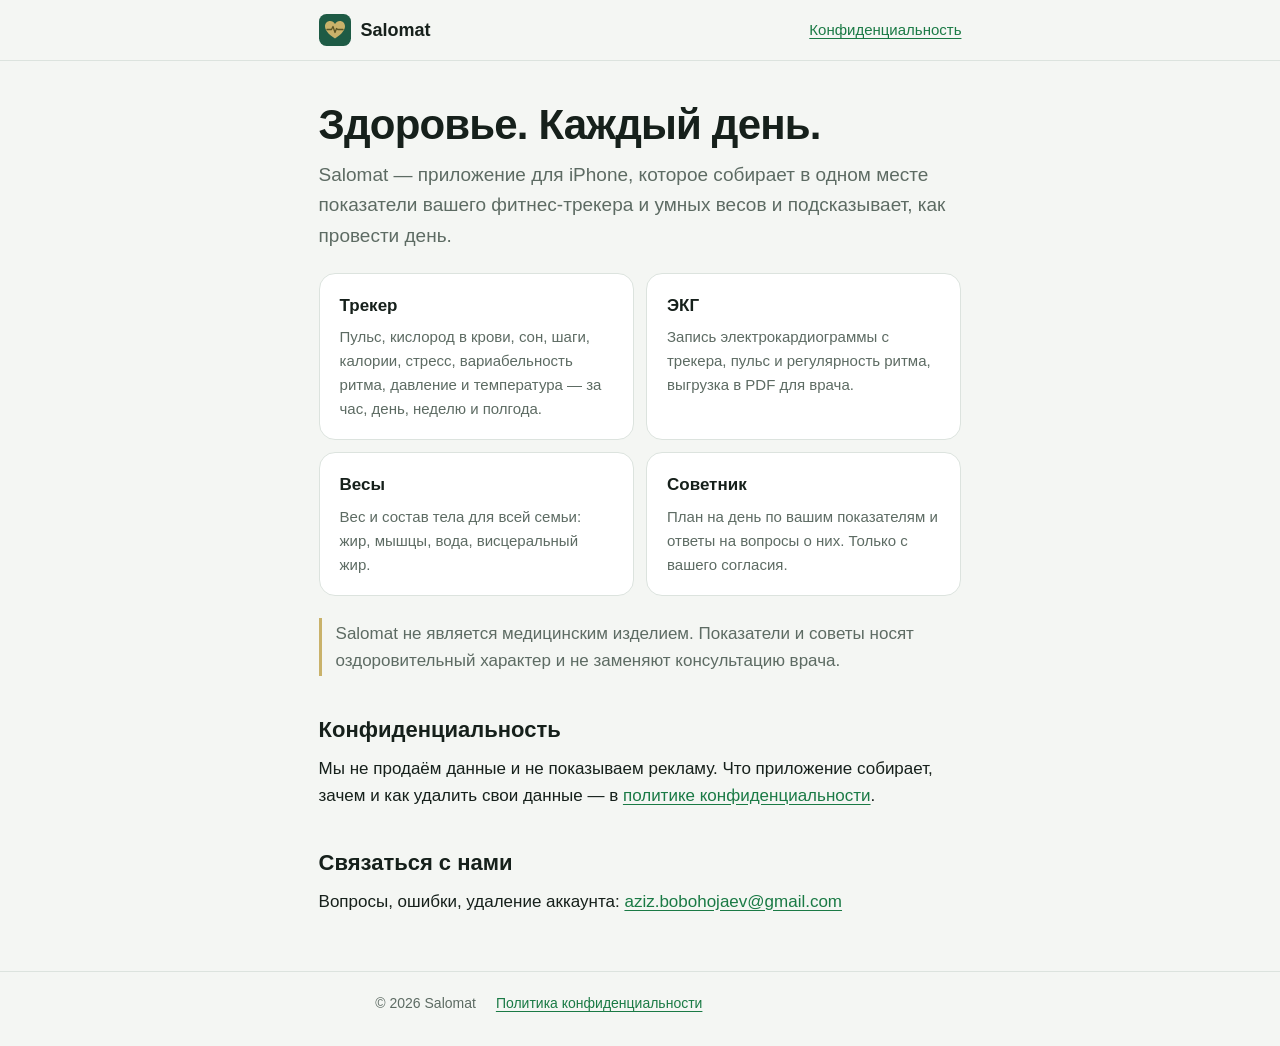
==== index.html @ fc69db9e "Salomat: home page and privacy policy" ====
<!doctype html>
<html lang="ru">
<head>
<meta charset="utf-8">
<meta name="viewport" content="width=device-width,initial-scale=1">
<title>Salomat — здоровье каждый день</title>
<meta name="description" content="Salomat — приложение для iPhone: показатели фитнес-трекера, сон, ЭКГ, вес и состав тела, план дня от советника.">
<link rel="icon" href="data:image/svg+xml,%3Csvg xmlns='http://www.w3.org/2000/svg' viewBox='0 0 64 64'%3E%3Crect width='64' height='64' rx='15' fill='%231E5B45'/%3E%3Cpath d='M32 49 C18 40 12 32 12 24.5 C12 18.5 16.6 14 22.2 14 C26.4 14 29.8 16.4 32 20 C34.2 16.4 37.6 14 41.8 14 C47.4 14 52 18.5 52 24.5 C52 32 46 40 32 49 Z' fill='%23C9B26A'/%3E%3C/svg%3E">
<link rel="stylesheet" href="style.css">
</head>
<body>
<header class="site"><div class="wrap">
  <a class="brand" href="./"><svg class="mark" viewBox="0 0 64 64" aria-hidden="true"><rect width="64" height="64" rx="15" fill="#1E5B45"/><path d="M32 49 C18 40 12 32 12 24.5 C12 18.5 16.6 14 22.2 14 C26.4 14 29.8 16.4 32 20 C34.2 16.4 37.6 14 41.8 14 C47.4 14 52 18.5 52 24.5 C52 32 46 40 32 49 Z" fill="#C9B26A"/><path d="M16 31 H25 L28 25 L32 37 L35 29 L37.5 31 H48" fill="none" stroke="#5C5626" stroke-width="2.6" stroke-linecap="round" stroke-linejoin="round"/></svg>Salomat</a>
  <nav><a href="privacy/">Конфиденциальность</a></nav>
</div></header>

<main class="wrap">
  <h1>Здоровье. Каждый день.</h1>
  <p class="lede">Salomat — приложение для iPhone, которое собирает в одном месте показатели вашего фитнес-трекера и умных весов и подсказывает, как провести день.</p>

  <div class="grid">
    <div class="card"><h3>Трекер</h3><p>Пульс, кислород в крови, сон, шаги, калории, стресс, вариабельность ритма, давление и температура — за час, день, неделю и полгода.</p></div>
    <div class="card"><h3>ЭКГ</h3><p>Запись электрокардиограммы с трекера, пульс и регулярность ритма, выгрузка в PDF для врача.</p></div>
    <div class="card"><h3>Весы</h3><p>Вес и состав тела для всей семьи: жир, мышцы, вода, висцеральный жир.</p></div>
    <div class="card"><h3>Советник</h3><p>План на день по вашим показателям и ответы на вопросы о них. Только с вашего согласия.</p></div>
  </div>

  <p class="note">Salomat не является медицинским изделием. Показатели и советы носят оздоровительный характер и не заменяют консультацию врача.</p>

  <h2>Конфиденциальность</h2>
  <p>Мы не продаём данные и не показываем рекламу. Что приложение собирает, зачем и как удалить свои данные — в <a href="privacy/">политике конфиденциальности</a>.</p>

  <h2>Связаться с нами</h2>
  <p>Вопросы, ошибки, удаление аккаунта: <a href="mailto:aziz.bobohojaev@gmail.com">aziz.bobohojaev@gmail.com</a></p>
</main>

<footer><div class="wrap"><span>© 2026 Salomat</span><a href="privacy/">Политика конфиденциальности</a></div></footer>
</body>
</html>
---- style.css ----
:root{
  --bg:#F4F6F3;--surface:#FFFFFF;--ink:#16201B;--mute:#5D6B63;--line:#DCE3DE;
  --nephrite:#1E5B45;--gold:#C9B26A;--green:#1F9E50;--link:#1A7A45;
  --measure:68ch;
}
@media (prefers-color-scheme:dark){
  :root:not([data-theme="light"]){
    --bg:#0E1311;--surface:#151C19;--ink:#E7EEEA;--mute:#93A39A;--line:#25302B;
    --nephrite:#2A7A5C;--gold:#D4BF7E;--green:#2BC263;--link:#5FD08D;
  }
}
:root[data-theme="dark"]{
  --bg:#0E1311;--surface:#151C19;--ink:#E7EEEA;--mute:#93A39A;--line:#25302B;
  --nephrite:#2A7A5C;--gold:#D4BF7E;--green:#2BC263;--link:#5FD08D;
}
*{box-sizing:border-box}
html{-webkit-text-size-adjust:100%}
body{margin:0;background:var(--bg);color:var(--ink);font:17px/1.6 -apple-system,BlinkMacSystemFont,"SF Pro Text","Segoe UI",Roboto,"Helvetica Neue",Arial,sans-serif}
a{color:var(--link);text-underline-offset:3px}
a:focus-visible{outline:2px solid var(--green);outline-offset:2px;border-radius:4px}
.wrap{max-width:calc(var(--measure) + 32px);margin:0 auto;padding:0 16px}
header.site{border-bottom:1px solid var(--line)}
header.site .wrap{display:flex;align-items:center;gap:12px;padding-top:14px;padding-bottom:14px}
header.site a.brand{display:flex;align-items:center;gap:10px;color:var(--ink);text-decoration:none;font-weight:700;font-size:18px}
header.site nav{margin-left:auto;display:flex;gap:16px;font-size:15px}
.mark{width:32px;height:32px;flex:none}
h1{overflow-wrap:break-word;font-size:clamp(28px,6vw,42px);line-height:1.12;letter-spacing:-.02em;margin:40px 0 12px;text-wrap:balance}
h2{font-size:22px;line-height:1.3;margin:40px 0 10px;text-wrap:balance}
h3{font-size:17px;margin:24px 0 6px}
p,ul{margin:0 0 14px}
ul{padding-left:22px}
li{margin:4px 0}
.lede{font-size:19px;color:var(--mute);max-width:60ch}
.meta{color:var(--mute);font-size:14px}
.card{background:var(--surface);border:1px solid var(--line);border-radius:16px;padding:18px 20px;margin:18px 0}
.grid{display:grid;grid-template-columns:repeat(auto-fit,minmax(260px,1fr));gap:12px;margin:22px 0}
.grid .card{margin:0}
.grid h3{margin-top:0}
.grid p{color:var(--mute);font-size:15px;margin:0}
.note{border-left:3px solid var(--gold);padding:2px 0 2px 14px;color:var(--mute)}
.toc{columns:2 220px;font-size:15px;padding-left:20px}
footer{border-top:1px solid var(--line);margin-top:56px}
footer .wrap{padding-top:20px;padding-bottom:32px;color:var(--mute);font-size:14px;display:flex;flex-wrap:wrap;gap:8px 20px}
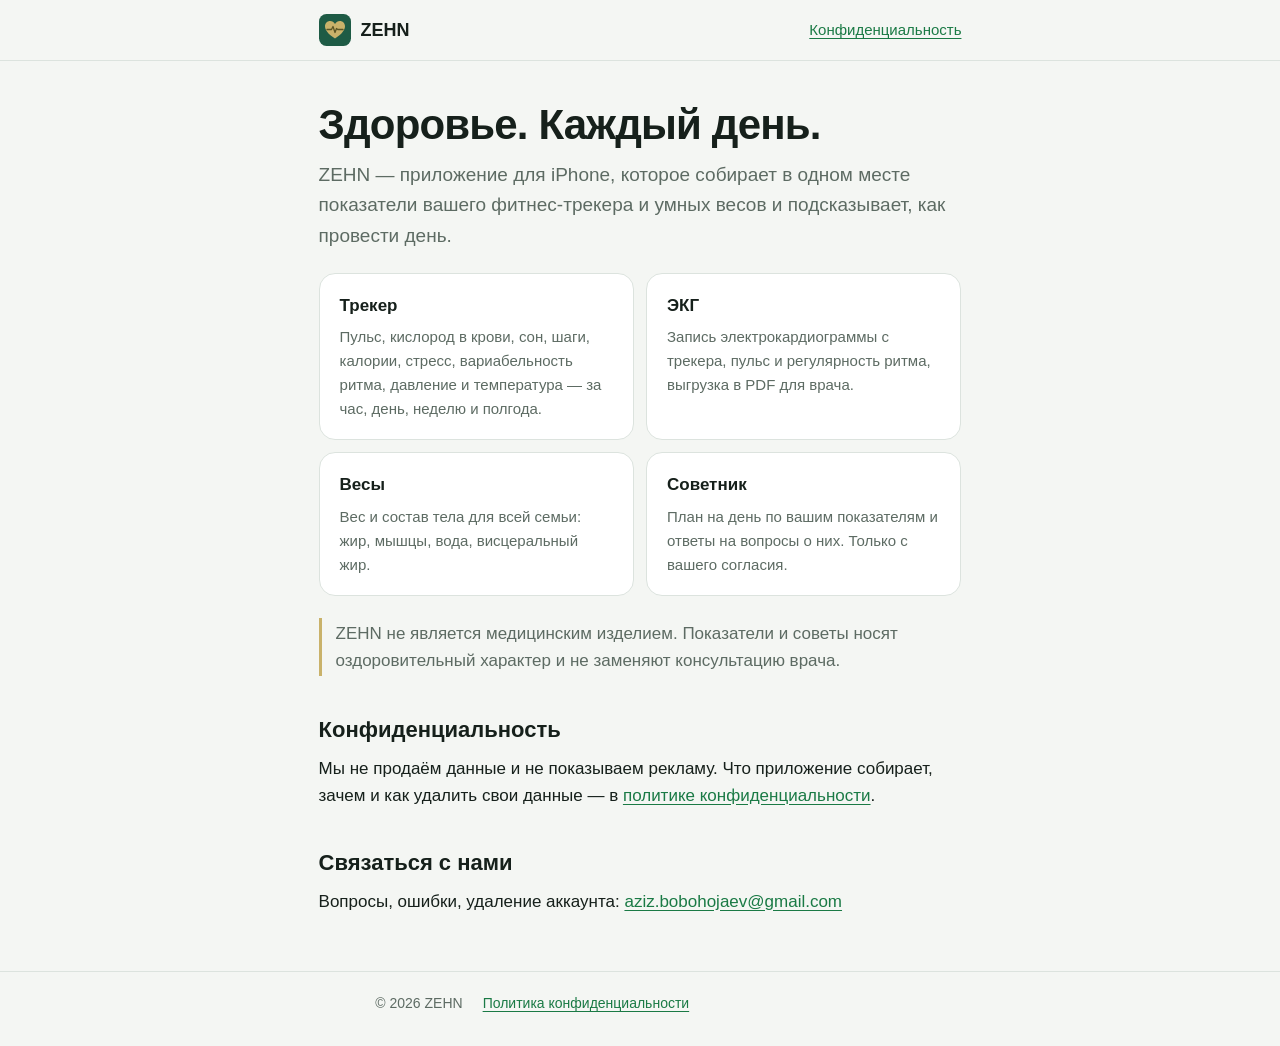
==== commit 289ff583: "ZEHN: the app's new name on the home page and in the privacy policy Co-Authored-By: Claude Opus 5.5 " ====
--- a/index.html
+++ b/index.html
@@ -3,20 +3,20 @@
 <head>
 <meta charset="utf-8">
 <meta name="viewport" content="width=device-width,initial-scale=1">
-<title>Salomat — здоровье каждый день</title>
-<meta name="description" content="Salomat — приложение для iPhone: показатели фитнес-трекера, сон, ЭКГ, вес и состав тела, план дня от советника.">
+<title>ZEHN — здоровье каждый день</title>
+<meta name="description" content="ZEHN — приложение для iPhone: показатели фитнес-трекера, сон, ЭКГ, вес и состав тела, план дня от советника.">
 <link rel="icon" href="data:image/svg+xml,%3Csvg xmlns='http://www.w3.org/2000/svg' viewBox='0 0 64 64'%3E%3Crect width='64' height='64' rx='15' fill='%231E5B45'/%3E%3Cpath d='M32 49 C18 40 12 32 12 24.5 C12 18.5 16.6 14 22.2 14 C26.4 14 29.8 16.4 32 20 C34.2 16.4 37.6 14 41.8 14 C47.4 14 52 18.5 52 24.5 C52 32 46 40 32 49 Z' fill='%23C9B26A'/%3E%3C/svg%3E">
 <link rel="stylesheet" href="style.css">
 </head>
 <body>
 <header class="site"><div class="wrap">
-  <a class="brand" href="./"><svg class="mark" viewBox="0 0 64 64" aria-hidden="true"><rect width="64" height="64" rx="15" fill="#1E5B45"/><path d="M32 49 C18 40 12 32 12 24.5 C12 18.5 16.6 14 22.2 14 C26.4 14 29.8 16.4 32 20 C34.2 16.4 37.6 14 41.8 14 C47.4 14 52 18.5 52 24.5 C52 32 46 40 32 49 Z" fill="#C9B26A"/><path d="M16 31 H25 L28 25 L32 37 L35 29 L37.5 31 H48" fill="none" stroke="#5C5626" stroke-width="2.6" stroke-linecap="round" stroke-linejoin="round"/></svg>Salomat</a>
+  <a class="brand" href="./"><svg class="mark" viewBox="0 0 64 64" aria-hidden="true"><rect width="64" height="64" rx="15" fill="#1E5B45"/><path d="M32 49 C18 40 12 32 12 24.5 C12 18.5 16.6 14 22.2 14 C26.4 14 29.8 16.4 32 20 C34.2 16.4 37.6 14 41.8 14 C47.4 14 52 18.5 52 24.5 C52 32 46 40 32 49 Z" fill="#C9B26A"/><path d="M16 31 H25 L28 25 L32 37 L35 29 L37.5 31 H48" fill="none" stroke="#5C5626" stroke-width="2.6" stroke-linecap="round" stroke-linejoin="round"/></svg>ZEHN</a>
   <nav><a href="privacy/">Конфиденциальность</a></nav>
 </div></header>
 
 <main class="wrap">
   <h1>Здоровье. Каждый день.</h1>
-  <p class="lede">Salomat — приложение для iPhone, которое собирает в одном месте показатели вашего фитнес-трекера и умных весов и подсказывает, как провести день.</p>
+  <p class="lede">ZEHN — приложение для iPhone, которое собирает в одном месте показатели вашего фитнес-трекера и умных весов и подсказывает, как провести день.</p>
 
   <div class="grid">
     <div class="card"><h3>Трекер</h3><p>Пульс, кислород в крови, сон, шаги, калории, стресс, вариабельность ритма, давление и температура — за час, день, неделю и полгода.</p></div>
@@ -25,7 +25,7 @@
     <div class="card"><h3>Советник</h3><p>План на день по вашим показателям и ответы на вопросы о них. Только с вашего согласия.</p></div>
   </div>
 
-  <p class="note">Salomat не является медицинским изделием. Показатели и советы носят оздоровительный характер и не заменяют консультацию врача.</p>
+  <p class="note">ZEHN не является медицинским изделием. Показатели и советы носят оздоровительный характер и не заменяют консультацию врача.</p>
 
   <h2>Конфиденциальность</h2>
   <p>Мы не продаём данные и не показываем рекламу. Что приложение собирает, зачем и как удалить свои данные — в <a href="privacy/">политике конфиденциальности</a>.</p>
@@ -34,6 +34,6 @@
   <p>Вопросы, ошибки, удаление аккаунта: <a href="mailto:aziz.bobohojaev@gmail.com">aziz.bobohojaev@gmail.com</a></p>
 </main>
 
-<footer><div class="wrap"><span>© 2026 Salomat</span><a href="privacy/">Политика конфиденциальности</a></div></footer>
+<footer><div class="wrap"><span>© 2026 ZEHN</span><a href="privacy/">Политика конфиденциальности</a></div></footer>
 </body>
 </html>
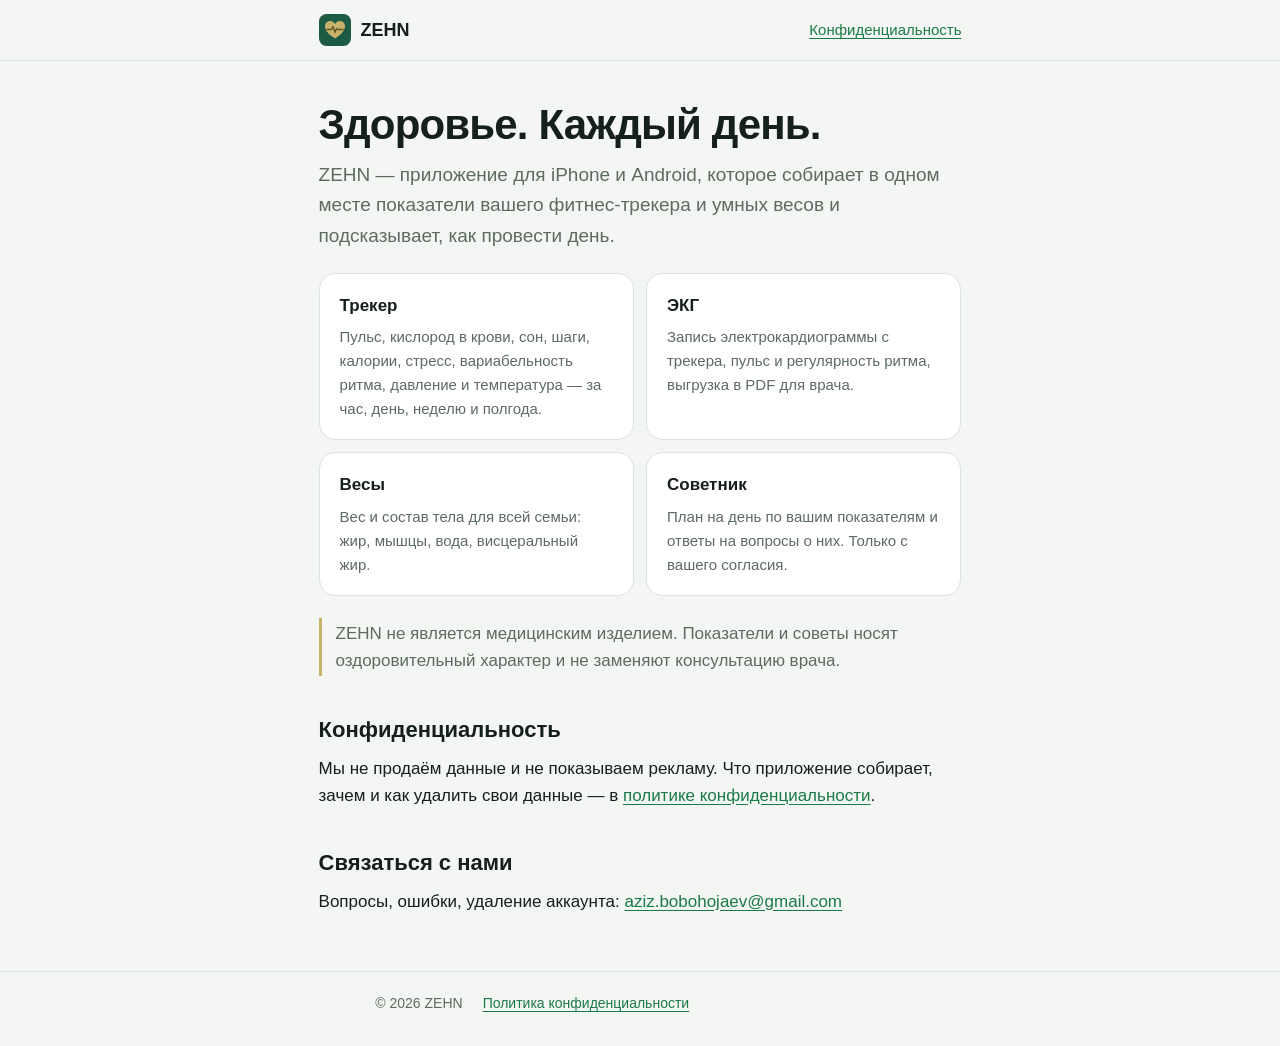
==== commit 4f701c0c: "Privacy policy for iPhone and Android: Health Connect, push notifications (APNs / FCM), Android perm" ====
--- a/index.html
+++ b/index.html
@@ -4,7 +4,7 @@
 <meta charset="utf-8">
 <meta name="viewport" content="width=device-width,initial-scale=1">
 <title>ZEHN — здоровье каждый день</title>
-<meta name="description" content="ZEHN — приложение для iPhone: показатели фитнес-трекера, сон, ЭКГ, вес и состав тела, план дня от советника.">
+<meta name="description" content="ZEHN — приложение для iPhone и Android: показатели фитнес-трекера, сон, ЭКГ, вес и состав тела, план дня от советника.">
 <link rel="icon" href="data:image/svg+xml,%3Csvg xmlns='http://www.w3.org/2000/svg' viewBox='0 0 64 64'%3E%3Crect width='64' height='64' rx='15' fill='%231E5B45'/%3E%3Cpath d='M32 49 C18 40 12 32 12 24.5 C12 18.5 16.6 14 22.2 14 C26.4 14 29.8 16.4 32 20 C34.2 16.4 37.6 14 41.8 14 C47.4 14 52 18.5 52 24.5 C52 32 46 40 32 49 Z' fill='%23C9B26A'/%3E%3C/svg%3E">
 <link rel="stylesheet" href="style.css">
 </head>
@@ -16,7 +16,7 @@
 
 <main class="wrap">
   <h1>Здоровье. Каждый день.</h1>
-  <p class="lede">ZEHN — приложение для iPhone, которое собирает в одном месте показатели вашего фитнес-трекера и умных весов и подсказывает, как провести день.</p>
+  <p class="lede">ZEHN — приложение для iPhone и Android, которое собирает в одном месте показатели вашего фитнес-трекера и умных весов и подсказывает, как провести день.</p>
 
   <div class="grid">
     <div class="card"><h3>Трекер</h3><p>Пульс, кислород в крови, сон, шаги, калории, стресс, вариабельность ритма, давление и температура — за час, день, неделю и полгода.</p></div>
